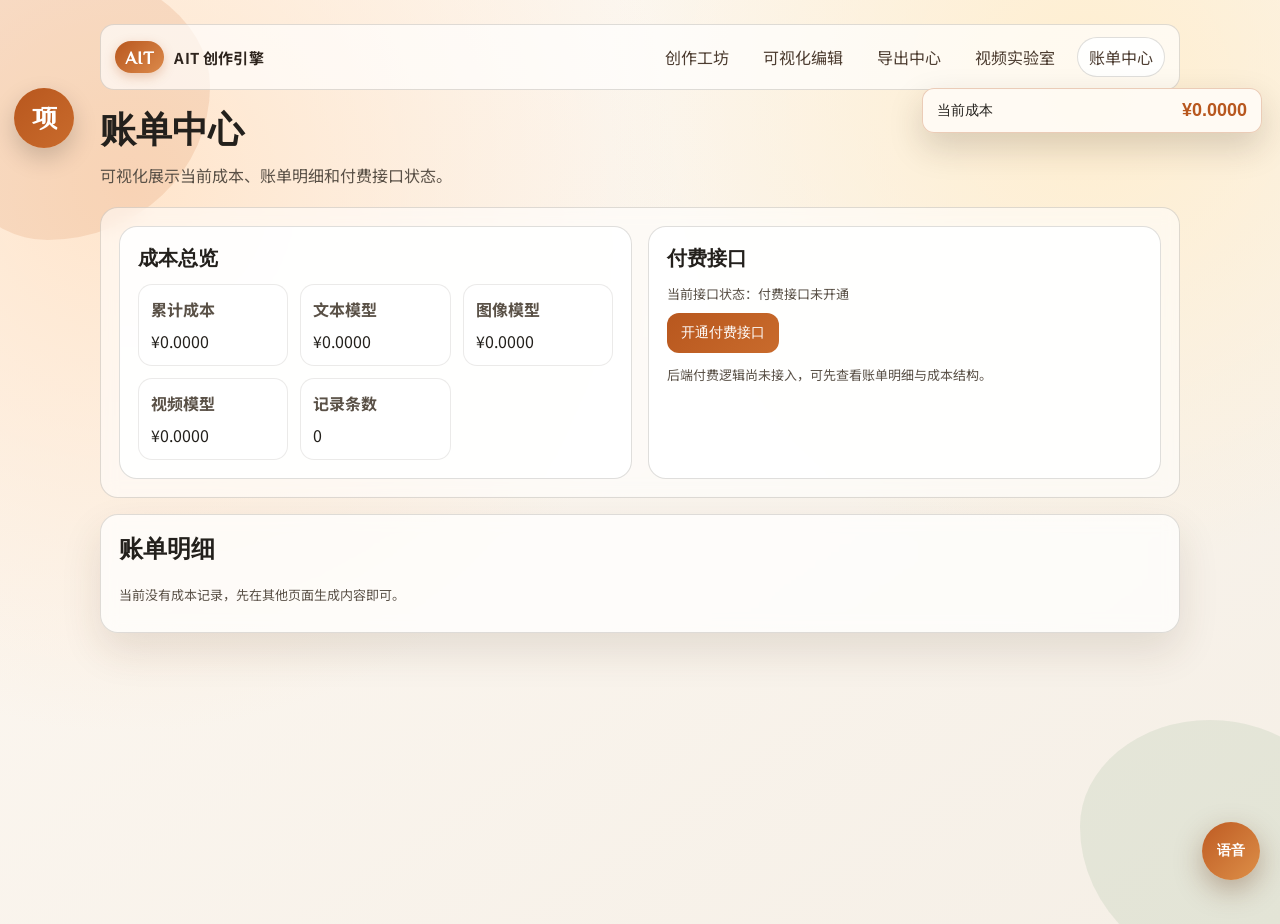
==== templates/billing.html @ bab6a236 "更新页面与新增 billing 页面" ====
<!doctype html>
<html lang="zh-CN">

<head>
    <meta charset="UTF-8" />
    <meta name="viewport" content="width=device-width, initial-scale=1.0" />
    <title>账单中心 - AI短剧创作智能体</title>
    <link rel="preconnect" href="https://fonts.googleapis.com" />
    <link rel="preconnect" href="https://fonts.gstatic.com" crossorigin />
    <link
        href="https://fonts.googleapis.com/css2?family=Noto+Sans+SC:wght@400;500;700&family=ZCOOL+XiaoWei&display=swap"
        rel="stylesheet" />
    <link rel="stylesheet" href="/static/style.css?v=20260412_cost_1" />
</head>

<body>
    <div class="bg-shape bg-shape-1"></div>
    <div class="bg-shape bg-shape-2"></div>

    <button id="btn-project-drawer" class="project-drawer-toggle" title="管理项目" aria-label="管理项目">
        项
    </button>

    <aside id="project-drawer" class="project-drawer" aria-hidden="true">
        <div class="project-drawer-head">
            <h3>项目管理</h3>
            <button id="btn-project-drawer-close" class="project-drawer-close">关闭</button>
        </div>

        <div class="project-drawer-tools">
            <button id="btn-new-project">新建项目</button>
            <button id="btn-delete-project" class="danger">删除当前项目</button>
            <button id="btn-duplicate-project" class="secondary">复制当前项目</button>
            <button id="btn-save-snapshot" class="secondary">保存快照</button>
        </div>

        <div id="project-current-meta" class="project-current-meta">
            <p class="hint">当前项目信息将在这里显示。</p>
        </div>

        <div id="project-save-status" class="project-save-status hint"></div>

        <div id="project-list" class="project-list"></div>

        <section class="project-snapshot-panel">
            <div class="project-snapshot-head">
                <h4>项目快照</h4>
                <button id="btn-refresh-snapshots" class="secondary">刷新</button>
            </div>
            <div id="project-snapshot-status" class="hint"></div>
            <div id="project-snapshot-list" class="project-snapshot-list">
                <p class="hint">暂无快照</p>
            </div>
        </section>
    </aside>

    <div id="edit-project-modal" class="edit-project-modal">
        <div class="edit-project-dialog">
            <h3>编辑项目信息</h3>
            <form class="edit-project-form" id="edit-project-form">
                <div class="form-group">
                    <label for="edit-project-name">项目名称</label>
                    <input type="text" id="edit-project-name" placeholder="输入项目名称" required>
                </div>
                <div class="form-group">
                    <label for="edit-project-creator">创建人</label>
                    <input type="text" id="edit-project-creator" placeholder="输入创建人名称">
                </div>
                <div class="form-group">
                    <label for="edit-project-description">项目描述</label>
                    <textarea id="edit-project-description" placeholder="项目描述示例：都市悬疑 / 情感反转 / 成长励志"></textarea>
                </div>
                <div class="edit-project-actions">
                    <button type="button" class="btn-cancel" id="btn-edit-cancel">取消</button>
                    <button type="button" class="btn-save" id="btn-edit-save">保存</button>
                </div>
            </form>
        </div>
    </div>

    <main class="container">
        <nav class="top-nav">
            <a href="/" class="brand" aria-label="AIT 首页">
                <span class="brand-mark" aria-hidden="true">AIT</span>
                <span class="brand-text">AIT 创作引擎</span>
            </a>
            <div class="nav-links">
                <a href="/studio">创作工坊</a>
                <a href="/visual">可视化编辑</a>
                <a href="/export-center">导出中心</a>
                <a href="/video-lab">视频实验室</a>
                <a class="active" href="/billing">账单中心</a>
            </div>
        </nav>

        <header class="hero compact">
            <h1>账单中心</h1>
            <p>可视化展示当前成本、账单明细和付费接口状态。</p>
        </header>

        <section class="panel soft">
            <div class="grid two billing-summary-grid">
                <article class="billing-card">
                    <h3>成本总览</h3>
                    <div id="billing-summary" class="billing-summary"></div>
                </article>
                <article class="billing-card">
                    <h3>付费接口</h3>
                    <p id="billing-interface-status" class="hint">当前接口状态：未开通</p>
                    <button id="btn-billing-enable" class="secondary">开通付费接口</button>
                    <p class="hint" style="margin-top: 12px;">后端付费逻辑尚未接入，可先查看账单明细与成本结构。</p>
                </article>
            </div>
        </section>

        <section class="panel">
            <h2>账单明细</h2>
            <div id="billing-records" class="billing-records"></div>
        </section>
    </main>

    <script src="/static/app.js?v=20260412_cost_1"></script>
</body>

</html>
---- static/style.css ----
:root {
  --bg-1: #fef9f3;
  --bg-2: #f5efe6;
  --ink: #23201c;
  --muted: #5a5147;
  --accent: #c96b2c;
  --card: rgba(255, 255, 255, 0.72);
  --line: rgba(60, 50, 40, 0.16);
  --shadow: 0 18px 40px rgba(78, 52, 28, 0.12);
}

* {
  box-sizing: border-box;
}

body {
  margin: 0;
  font-family: "Noto Sans SC", "Microsoft YaHei", sans-serif;
  color: var(--ink);
  background: radial-gradient(circle at 10% 20%, #ffe5cc 0%, transparent 40%),
    radial-gradient(circle at 85% 10%, #ffeecf 0%, transparent 35%),
    linear-gradient(145deg, var(--bg-1), var(--bg-2));
  min-height: 100vh;
  overflow-x: hidden;
}

h1,
h2,
h3 {
  font-family: "SimSun", "宋体", serif;
  margin-top: 0;
}

h3 {
  font-size: 20px;
  margin-bottom: 10px;
}

.container {
  width: min(1080px, 92vw);
  margin: 24px auto 48px;
  position: relative;
  z-index: 1;
}

.project-drawer-toggle {
  position: fixed;
  left: 14px;
  top: 88px;
  width: 60px;
  height: 60px;
  border-radius: 50%;
  z-index: 1000;
  box-shadow: 0 10px 24px rgba(0, 0, 0, 0.18);
  cursor: grab;
  user-select: none;
  display: flex;
  align-items: center;
  justify-content: center;
  font-size: 28px;
  font-family: "ZCOOL XiaoWei", serif;
  font-weight: 700;
  transition: box-shadow 0.2s ease, transform 0.2s ease;
}

.project-drawer-toggle:hover {
  box-shadow: 0 14px 32px rgba(0, 0, 0, 0.24);
  transform: scale(1.05);
}

.project-drawer-toggle:active {
  cursor: grabbing;
}

.project-drawer {
  position: fixed;
  left: 0;
  top: 0;
  width: min(360px, 86vw);
  height: 100vh;
  background: rgba(255, 250, 244, 0.97);
  border-right: 1px solid var(--line);
  box-shadow: 16px 0 36px rgba(45, 31, 20, 0.18);
  z-index: 19;
  padding: 14px;
  display: grid;
  grid-template-rows: auto auto auto auto 1fr auto;
  gap: 10px;
  transform: translateX(-103%);
  opacity: 0;
  transition: transform 0.28s ease, opacity 0.28s ease;
}

.project-drawer.open {
  transform: translateX(0);
  opacity: 1;
}

.project-drawer-head {
  display: flex;
  align-items: center;
  justify-content: space-between;
}

.project-drawer-head h3 {
  margin-bottom: 0;
}

.project-drawer-close {
  background: #80563c;
}

.project-drawer-tools {
  display: grid;
  grid-template-columns: 1fr 1fr;
  gap: 8px;
}

button.danger {
  background: linear-gradient(135deg, #912429, #b03831);
}

.project-current-meta {
  border: 1px solid var(--line);
  border-radius: 12px;
  background: rgba(255, 255, 255, 0.7);
  padding: 10px;
  font-size: 13px;
  line-height: 1.5;
}

.project-save-status {
  min-height: 20px;
}

.project-list {
  overflow: auto;
  display: grid;
  gap: 10px;
  padding-right: 2px;
}

.project-snapshot-panel {
  border-top: 1px solid var(--line);
  padding-top: 10px;
  display: grid;
  gap: 8px;
}

.project-snapshot-head {
  display: flex;
  align-items: center;
  justify-content: space-between;
  gap: 8px;
}

.project-snapshot-head h4 {
  margin: 0;
  font-size: 15px;
}

.project-snapshot-list {
  display: grid;
  gap: 8px;
  max-height: 220px;
  overflow: auto;
  padding-right: 2px;
}

.snapshot-card {
  border: 1px solid var(--line);
  border-radius: 10px;
  background: rgba(255, 255, 255, 0.78);
  padding: 8px 10px;
  display: grid;
  gap: 6px;
}

.snapshot-card h5 {
  margin: 0;
  font-size: 14px;
}

.snapshot-meta {
  font-size: 12px;
  color: var(--muted);
  line-height: 1.4;
}

.snapshot-actions {
  display: flex;
  justify-content: flex-end;
  gap: 8px;
}

.project-card {
  border: 1px solid var(--line);
  border-radius: 12px;
  background: rgba(255, 255, 255, 0.82);
  padding: 8px;
  cursor: pointer;
  display: grid;
  grid-template-columns: 88px 1fr;
  gap: 9px;
  transition: border-color 0.18s ease, transform 0.18s ease;
  position: relative;
}

.project-card:hover {
  border-color: rgba(184, 87, 30, 0.48);
  transform: translateY(-1px);
}

.project-card.active {
  border-color: rgba(184, 87, 30, 0.8);
  box-shadow: inset 0 0 0 1px rgba(184, 87, 30, 0.3);
}

.project-cover {
  width: 88px;
  height: 62px;
  border-radius: 8px;
  object-fit: cover;
  border: 1px solid var(--line);
  background: linear-gradient(130deg, #f7e3cf, #eddac5);
}

.project-cover.placeholder {
  display: flex;
  align-items: center;
  justify-content: center;
  font-size: 11px;
  color: #6a5848;
}

.project-card-title {
  font-weight: 700;
  font-size: 14px;
}

.project-card-meta {
  font-size: 12px;
  color: var(--muted);
  margin-top: 2px;
}

.project-card-edit-btn {
  position: absolute;
  top: 6px;
  right: 6px;
  width: 28px;
  height: 28px;
  border-radius: 50%;
  background: rgba(184, 87, 30, 0.1);
  border: 1px solid rgba(184, 87, 30, 0.3);
  cursor: pointer;
  display: flex;
  align-items: center;
  justify-content: center;
  font-size: 14px;
  transition: all 0.2s ease;
  opacity: 0;
}

.project-card:hover .project-card-edit-btn {
  opacity: 1;
  background: rgba(184, 87, 30, 0.2);
}

.project-card-edit-btn:hover {
  background: rgba(184, 87, 30, 0.35);
  border-color: rgba(184, 87, 30, 0.6);
  transform: scale(1.1);
}

.top-nav {
  display: flex;
  justify-content: space-between;
  align-items: center;
  margin-bottom: 16px;
  padding: 12px 14px;
  border: 1px solid var(--line);
  border-radius: 14px;
  background: rgba(255, 255, 255, 0.66);
}

.brand {
  color: #2e241d;
  text-decoration: none;
  font-weight: 700;
  display: inline-flex;
  align-items: center;
  gap: 10px;
}

.brand-mark {
  display: inline-flex;
  align-items: center;
  justify-content: center;
  min-width: 44px;
  height: 32px;
  padding: 0 10px;
  border-radius: 999px;
  font-family: "ZCOOL XiaoWei", serif;
  font-size: 18px;
  letter-spacing: 0.8px;
  color: #fff;
  background: linear-gradient(135deg, #b8571e, #dc8a4b);
  box-shadow: 0 4px 12px rgba(184, 87, 30, 0.28);
}

.brand-text {
  font-size: 15px;
  letter-spacing: 0.3px;
}

.landing-brand {
  display: inline-flex;
  align-items: center;
  gap: 12px;
  margin-bottom: 10px;
}

.landing-brand .brand-mark {
  min-width: 60px;
  height: 42px;
  font-size: 22px;
  padding: 0 14px;
}

.landing-brand-subtitle {
  font-size: 14px;
  font-weight: 600;
  color: #745b47;
  letter-spacing: 0.5px;
}

.nav-links {
  display: flex;
  gap: 10px;
  flex-wrap: wrap;
}

.nav-links a {
  text-decoration: none;
  color: #4d3d31;
  padding: 7px 11px;
  border-radius: 999px;
  border: 1px solid transparent;
}

.nav-links a.active,
.nav-links a:hover {
  border-color: var(--line);
  background: rgba(255, 255, 255, 0.88);
}

.hero {
  margin-bottom: 20px;
  animation: rise 0.6s ease;
}

.hero h1 {
  font-size: clamp(32px, 4vw, 48px);
  margin-bottom: 8px;
}

.hero.compact h1 {
  font-size: clamp(28px, 3.1vw, 36px);
}

.hero.landing {
  margin: 24px 0 22px;
}

.hero p {
  color: var(--muted);
  margin: 0;
}

.panel {
  border: 1px solid var(--line);
  background: var(--card);
  backdrop-filter: blur(8px);
  border-radius: 18px;
  padding: 18px;
  margin-bottom: 16px;
  box-shadow: var(--shadow);
  animation: rise 0.7s ease;
}

.panel.soft {
  background: rgba(255, 255, 255, 0.55);
  box-shadow: none;
}

.section-head {
  display: flex;
  align-items: center;
  justify-content: space-between;
  gap: 10px;
  flex-wrap: wrap;
  margin-bottom: 10px;
}

.section-head h2 {
  margin: 0;
}

.section-preview-btn {
  min-width: 96px;
}

.grid {
  display: grid;
  gap: 12px;
}

.grid.two {
  grid-template-columns: 1fr 1fr;
}

.grid.three {
  grid-template-columns: repeat(3, 1fr);
}

.cards {
  grid-template-columns: repeat(3, 1fr);
  gap: 14px;
}

.card-link {
  display: block;
  text-decoration: none;
  color: inherit;
  border: 1px solid var(--line);
  border-radius: 18px;
  background: rgba(255, 255, 255, 0.74);
  box-shadow: var(--shadow);
  padding: 18px;
  min-height: 210px;
  transition: transform 0.18s ease, border-color 0.18s ease;
}

.card-link:hover {
  transform: translateY(-3px);
  border-color: rgba(184, 87, 30, 0.4);
}

.card-link h2 {
  margin-bottom: 8px;
}

.card-link p {
  color: var(--muted);
  min-height: 54px;
}

.card-link span {
  font-size: 13px;
  font-weight: 700;
  color: #9f4e1e;
}

input,
textarea,
button,
pre {
  border-radius: 12px;
}

input,
textarea {
  width: 100%;
  border: 1px solid var(--line);
  padding: 11px 12px;
  font-size: 14px;
  color: var(--ink);
  background: rgba(255, 255, 255, 0.85);
}

textarea {
  min-height: 110px;
  resize: vertical;
}

button {
  border: none;
  padding: 11px 14px;
  font-size: 14px;
  color: #fff;
  background: linear-gradient(135deg, #b8571e, var(--accent));
  cursor: pointer;
  transition: transform 0.15s ease, filter 0.15s ease;
}

button:hover {
  transform: translateY(-1px);
  filter: brightness(1.04);
}

button:disabled,
button.is-loading {
  cursor: wait;
  opacity: 0.72;
  transform: none;
}

.mini-form {
  display: grid;
  gap: 10px;
  align-content: start;
}

.video-image-upload-wrap {
  display: grid;
  gap: 8px;
}

.video-image-dropzone {
  border: 2px dashed rgba(90, 81, 71, 0.45);
  background: rgba(255, 255, 255, 0.82);
  border-radius: 14px;
  min-height: 132px;
  display: grid;
  place-items: center;
  text-align: center;
  padding: 10px;
  cursor: pointer;
  transition: border-color 0.2s ease, background 0.2s ease, transform 0.2s ease;
}

.video-image-dropzone:hover,
.video-image-dropzone.is-dragover {
  border-color: var(--accent);
  background: rgba(255, 250, 240, 0.95);
  transform: translateY(-1px);
}

.video-image-dropzone-plus {
  width: 40px;
  height: 40px;
  border-radius: 50%;
  display: grid;
  place-items: center;
  font-size: 28px;
  color: #fff;
  background: linear-gradient(135deg, #b8571e, var(--accent));
  line-height: 1;
  margin-bottom: 8px;
}

.video-image-dropzone-text {
  font-size: 14px;
  font-weight: 600;
}

.video-image-progress-wrap {
  margin-top: 8px;
  width: min(280px, 100%);
  display: flex;
  align-items: center;
  gap: 8px;
}

.video-image-progress-wrap progress {
  width: 100%;
  height: 10px;
}

.video-image-progress-wrap span {
  min-width: 38px;
  text-align: right;
  font-size: 12px;
  color: var(--muted);
}

.video-image-preview-wrap {
  border: 1px solid var(--line);
  border-radius: 12px;
  background: rgba(255, 255, 255, 0.85);
  padding: 8px;
}

.video-image-preview {
  width: 100%;
  max-height: 170px;
  object-fit: contain;
  border-radius: 10px;
  display: block;
}

.video-image-actions {
  margin-top: 8px;
  display: flex;
  justify-content: flex-end;
}

.output {
  margin-top: 12px;
  border: 1px dashed var(--line);
  padding: 12px;
  min-height: 84px;
  max-height: 300px;
  overflow: auto;
  white-space: pre-wrap;
  word-break: break-word;
  background: rgba(255, 255, 255, 0.7);
}

.cover-image-toolbar {
  margin-top: 10px;
  display: flex;
  align-items: center;
  justify-content: space-between;
  gap: 10px;
  flex-wrap: wrap;
}

.cover-image-toolbar .hint {
  margin: 0;
}

.cover-image-status-running {
  color: #9f4e1e;
  font-weight: 700;
}

.cover-image-status-error {
  color: #a52d2d;
  font-weight: 700;
}

#task-meta-content {
  margin-top: 12px;
  gap: 8px;
}

.meta-item {
  padding: 8px 10px;
  border: 1px solid var(--line);
  border-radius: 10px;
  background: rgba(255, 255, 255, 0.72);
}

.meta-label {
  font-weight: 700;
}

.cost-widget {
  position: fixed;
  top: 88px;
  right: 18px;
  z-index: 1200;
  width: min(340px, calc(100vw - 36px));
  pointer-events: none;
}

.billing-summary-grid {
  display: grid;
  grid-template-columns: repeat(2, minmax(0, 1fr));
  gap: 16px;
}

.billing-card {
  border: 1px solid var(--line);
  border-radius: 18px;
  background: rgba(255, 255, 255, 0.9);
  padding: 18px;
}

.billing-card h3 {
  margin-top: 0;
  margin-bottom: 12px;
}

.billing-card-row {
  display: grid;
  grid-template-columns: repeat(3, minmax(0, 1fr));
  gap: 12px;
}

.billing-card-row>div {
  padding: 12px;
  border: 1px solid rgba(60, 50, 40, 0.1);
  border-radius: 14px;
  background: rgba(255, 255, 255, 0.96);
}

.billing-card-row strong {
  display: block;
  margin-bottom: 8px;
  color: var(--muted);
}

.billing-records {
  display: grid;
  gap: 12px;
}

.cost-widget-toggle,
.cost-widget-detail {
  pointer-events: auto;
}

.cost-widget-toggle {
  width: 100%;
  display: flex;
  align-items: center;
  justify-content: space-between;
  gap: 12px;
  border: 1px solid rgba(184, 87, 30, 0.28);
  background: rgba(255, 250, 244, 0.96);
  color: var(--ink);
  box-shadow: 0 14px 34px rgba(45, 31, 20, 0.18);
}

.cost-widget-toggle strong {
  color: #b8571e;
  font-size: 18px;
}

.cost-widget-detail {
  margin-top: 8px;
  border: 1px solid var(--line);
  border-radius: 16px;
  background: rgba(255, 250, 244, 0.98);
  box-shadow: 0 18px 45px rgba(45, 31, 20, 0.2);
  padding: 12px;
  max-height: min(520px, calc(100vh - 92px));
  overflow: auto;
}

.cost-widget-detail-head,
.cost-record-head {
  display: flex;
  align-items: center;
  justify-content: space-between;
  gap: 10px;
}

.cost-widget-actions {
  display: flex;
  align-items: center;
  gap: 8px;
}

.cost-widget-clear {
  min-height: 28px;
  padding: 4px 10px;
  font-size: 12px;
}

.cost-widget-list {
  display: grid;
  gap: 10px;
  margin-top: 10px;
}

.cost-record {
  border: 1px solid var(--line);
  border-radius: 12px;
  background: rgba(255, 255, 255, 0.78);
  padding: 10px;
  font-size: 12px;
  line-height: 1.55;
}

.cost-record-head {
  margin-bottom: 6px;
  font-size: 13px;
}

.cover-image-preview-wrap {
  margin-top: 12px;
  border: 1px solid var(--line);
  border-radius: 12px;
  background: rgba(255, 255, 255, 0.72);
  padding: 10px 12px;
}

#cover-image-preview {
  display: none;
}

.viz-wrap {
  margin-top: 14px;
  padding-top: 10px;
  border-top: 1px solid var(--line);
}

.viz-wrap.no-top-line {
  border-top: none;
  margin-top: 0;
  padding-top: 0;
}

.viz-box {
  height: 300px;
  border: 1px solid var(--line);
  border-radius: 12px;
  background: rgba(255, 255, 255, 0.85);
}

.relation-editor,
.relation-actions {
  margin-top: 10px;
}

select {
  width: 100%;
  border: 1px solid var(--line);
  padding: 11px 12px;
  font-size: 14px;
  color: var(--ink);
  border-radius: 12px;
  background: rgba(255, 255, 255, 0.85);
}

input[readonly] {
  background: rgba(244, 236, 224, 0.9);
  color: #5f4b3c;
}

.timeline-list {
  list-style: none;
  margin: 0;
  padding: 0;
  display: grid;
  gap: 10px;
}

.timeline-card {
  border: 1px solid var(--line);
  border-radius: 12px;
  background: rgba(255, 255, 255, 0.88);
  padding: 10px 12px;
  cursor: grab;
}

.timeline-card:active {
  cursor: grabbing;
}

.timeline-card .meta {
  font-size: 12px;
  color: var(--muted);
  margin-bottom: 4px;
}

.timeline-card .title {
  font-weight: 600;
}

.timeline-card .summary {
  margin-top: 5px;
  color: #40362f;
  font-size: 13px;
}

.hint {
  color: var(--muted);
  margin-top: 0;
  margin-bottom: 10px;
  font-size: 13px;
}

.timeline-dragging {
  opacity: 0.65;
  transform: scale(0.98);
}

.bg-shape {
  position: fixed;
  pointer-events: none;
  z-index: 0;
}

.bg-shape-1 {
  width: 280px;
  height: 280px;
  border-radius: 36% 64% 58% 42% / 47% 45% 55% 53%;
  top: -40px;
  left: -70px;
  background: rgba(201, 107, 44, 0.14);
}

.bg-shape-2 {
  width: 260px;
  height: 260px;
  border-radius: 50% 50% 34% 66% / 41% 40% 60% 59%;
  bottom: -80px;
  right: -60px;
  background: rgba(120, 160, 124, 0.14);
}

@keyframes rise {
  from {
    opacity: 0;
    transform: translateY(8px);
  }

  to {
    opacity: 1;
    transform: translateY(0);
  }
}

.edit-project-modal {
  position: fixed;
  top: 0;
  left: 0;
  width: 100%;
  height: 100%;
  background: rgba(0, 0, 0, 0.4);
  display: none;
  align-items: center;
  justify-content: center;
  z-index: 500;
}

.cover-image-modal {
  position: fixed;
  inset: 0;
  background: rgba(18, 14, 10, 0.58);
  display: none;
  align-items: center;
  justify-content: center;
  z-index: 620;
  padding: 18px;
}

.cover-image-modal.show {
  display: flex;
}

.content-player-modal {
  position: fixed;
  inset: 0;
  background: rgba(18, 14, 10, 0.58);
  display: none;
  align-items: center;
  justify-content: center;
  z-index: 640;
  padding: 18px;
}

.content-player-modal.show {
  display: flex;
}

.content-player-dialog {
  width: min(860px, 96vw);
  max-height: 92vh;
  overflow: hidden;
  background: rgba(255, 250, 244, 0.98);
  border: 1px solid var(--line);
  border-radius: 18px;
  padding: 16px;
  box-shadow: 0 24px 72px rgba(0, 0, 0, 0.28);
  display: grid;
  grid-template-rows: auto auto 1fr auto;
  gap: 10px;
}

.content-player-head {
  display: flex;
  align-items: center;
  justify-content: space-between;
  gap: 12px;
}

.content-player-head h3 {
  margin: 0;
}

.content-player-body {
  border: 1px solid var(--line);
  border-radius: 14px;
  background: rgba(255, 255, 255, 0.86);
  padding: 10px;
  overflow: auto;
  min-height: 260px;
  max-height: calc(92vh - 210px);
}

#content-player-text.output {
  margin-top: 0;
  min-height: 0;
  max-height: none;
  border: none;
  background: transparent;
  padding: 0;
}

.cover-image-dialog {
  width: min(760px, 94vw);
  max-height: 92vh;
  overflow: auto;
  background: rgba(255, 250, 244, 0.98);
  border: 1px solid var(--line);
  border-radius: 18px;
  padding: 18px;
  box-shadow: 0 24px 72px rgba(0, 0, 0, 0.28);
  animation: slideUp 0.3s ease;
}

.cover-image-dialog-head {
  display: flex;
  align-items: center;
  justify-content: space-between;
  gap: 12px;
}

.cover-image-dialog-head h3 {
  margin: 0;
}

.cover-image-modal-body {
  margin-top: 12px;
  border: 1px solid var(--line);
  border-radius: 16px;
  background: #1f1a16;
  padding: 12px;
  display: grid;
  place-items: center;
}

#cover-image-modal-preview {
  display: block;
  width: min(100%, 520px);
  max-height: 72vh;
  object-fit: contain;
  border-radius: 12px;
}

.edit-project-modal.show {
  display: flex;
}

.edit-project-dialog {
  background: rgba(255, 250, 244, 0.98);
  border: 1px solid var(--line);
  border-radius: 16px;
  padding: 24px;
  max-width: 420px;
  width: 90vw;
  box-shadow: 0 20px 60px rgba(0, 0, 0, 0.2);
  animation: slideUp 0.3s ease;
}

.edit-project-dialog h3 {
  margin-top: 0;
  margin-bottom: 16px;
  font-size: 18px;
}

.edit-project-form {
  display: grid;
  gap: 12px;
}

.form-group {
  display: grid;
  gap: 6px;
}

.form-group label {
  font-size: 13px;
  font-weight: 600;
  color: var(--ink);
}

.form-group input,
.form-group textarea {
  border: 1px solid var(--line);
  padding: 10px 12px;
  font-size: 14px;
  border-radius: 8px;
  background: rgba(255, 255, 255, 0.9);
}

.form-group textarea {
  min-height: 80px;
  resize: vertical;
}

.edit-project-actions {
  display: grid;
  grid-template-columns: 1fr 1fr;
  gap: 10px;
  margin-top: 14px;
}

.edit-project-actions button {
  padding: 10px 14px;
  font-size: 14px;
  border-radius: 8px;
}

.edit-project-actions .btn-cancel {
  background: #8f735e;
}

.edit-project-actions .btn-cancel:hover {
  filter: brightness(1.08);
}

.edit-project-actions .btn-save {
  background: linear-gradient(135deg, #b8571e, var(--accent));
}

@keyframes slideUp {
  from {
    opacity: 0;
    transform: translateY(20px);
  }

  to {
    opacity: 1;
    transform: translateY(0);
  }
}

@media (max-width: 860px) {
  .project-drawer-toggle {
    top: auto;
    bottom: 14px;
    left: 14px;
  }

  .project-drawer {
    width: min(390px, 92vw);
  }

  .grid.two {
    grid-template-columns: 1fr;
  }

  .grid.three,
  .cards {
    grid-template-columns: 1fr;
  }

  .top-nav {
    align-items: flex-start;
    flex-direction: column;
    gap: 10px;
  }

  .brand-text,
  .landing-brand-subtitle {
    font-size: 13px;
  }

  .container {
    margin-top: 16px;
  }
}

.global-command-widget {
  position: fixed;
  right: 20px;
  bottom: 20px;
  z-index: 1200;
}

.global-command-fab {
  width: 58px;
  height: 58px;
  border-radius: 999px;
  border: 0;
  font-size: 14px;
  font-weight: 700;
  color: #fff;
  background: linear-gradient(135deg, #be5b23, #dd8f48);
  box-shadow: 0 10px 28px rgba(96, 48, 16, 0.35);
  cursor: pointer;
}

.global-command-panel {
  width: min(360px, calc(100vw - 24px));
  margin-bottom: 12px;
  padding: 12px;
  border-radius: 14px;
  border: 1px solid rgba(58, 29, 14, 0.18);
  background: rgba(255, 249, 241, 0.98);
  box-shadow: 0 20px 45px rgba(53, 30, 16, 0.25);
}

.global-command-widget.collapsed .global-command-panel {
  display: none;
}

.global-command-widget.expanded .global-command-fab {
  display: none;
}

.global-command-header {
  display: flex;
  align-items: center;
  justify-content: space-between;
  margin-bottom: 10px;
}

.global-command-close {
  border: 0;
  border-radius: 8px;
  padding: 6px 10px;
  background: #8f735e;
  color: #fff;
  cursor: pointer;
}

.global-command-input {
  width: 100%;
  margin-bottom: 10px;
}

.global-command-actions {
  display: grid;
  grid-template-columns: 1fr 1fr;
  gap: 8px;
}

.global-command-actions button {
  border: 0;
  border-radius: 10px;
  padding: 9px 12px;
  color: #fff;
  background: linear-gradient(135deg, #b8571e, var(--accent));
  cursor: pointer;
}

.global-command-actions .secondary {
  background: linear-gradient(135deg, #8f735e, #a48670);
}

.global-command-status {
  margin-top: 8px;
  font-size: 13px;
  color: #6f4f38;
}

.global-command-status.error {
  color: #b74924;
}

.global-command-output {
  margin-top: 8px;
  max-height: 220px;
  overflow: auto;
}

@media (max-width: 860px) {
  .global-command-widget {
    right: 12px;
    bottom: 12px;
  }
}

.meta-item {
  display: flex;
  justify-content: space-between;
  align-items: center;
  padding: 6px 0;
  border-bottom: 1px solid rgba(60, 50, 40, 0.08);
}

.meta-item:last-child {
  border-bottom: none;
}

.meta-label {
  font-weight: 600;
  color: var(--muted);
  font-size: 13px;
}

.meta-value {
  font-family: 'Courier New', monospace;
  font-size: 13px;
  color: var(--ink);
  text-align: right;
}
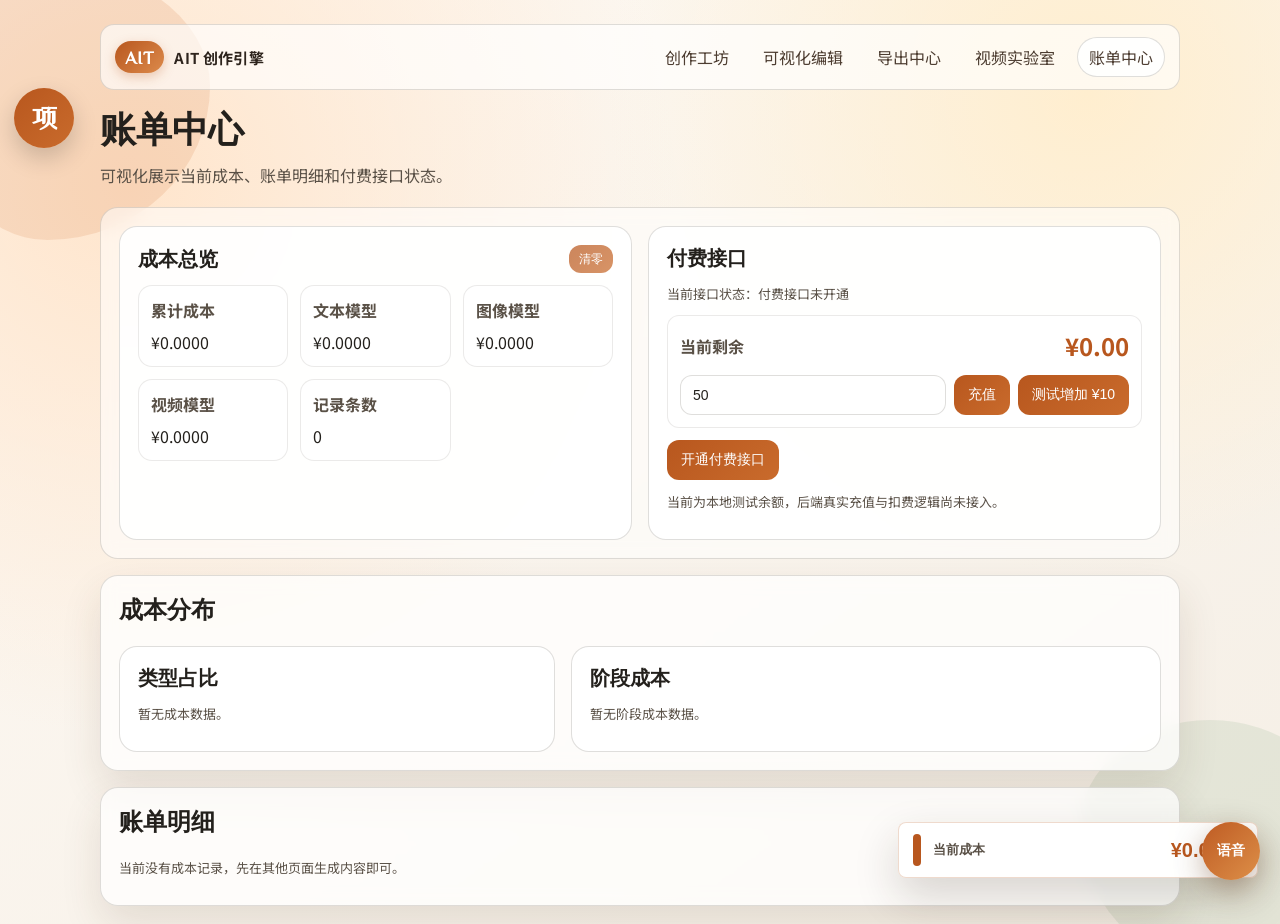
==== commit 2801192f: "feat: improve billing and homepage widgets" ====
--- a/templates/billing.html
+++ b/templates/billing.html
@@ -10,7 +10,7 @@
     <link
         href="https://fonts.googleapis.com/css2?family=Noto+Sans+SC:wght@400;500;700&family=ZCOOL+XiaoWei&display=swap"
         rel="stylesheet" />
-    <link rel="stylesheet" href="/static/style.css?v=20260412_cost_1" />
+    <link rel="stylesheet" href="/static/style.css?v=20260412_float_drag_1" />
 </head>
 
 <body>
@@ -101,14 +101,42 @@
         <section class="panel soft">
             <div class="grid two billing-summary-grid">
                 <article class="billing-card">
-                    <h3>成本总览</h3>
+                    <div class="billing-card-head">
+                        <h3>成本总览</h3>
+                        <button id="btn-billing-clear" class="secondary cost-widget-clear" type="button">清零</button>
+                    </div>
                     <div id="billing-summary" class="billing-summary"></div>
                 </article>
                 <article class="billing-card">
                     <h3>付费接口</h3>
                     <p id="billing-interface-status" class="hint">当前接口状态：未开通</p>
+                    <div class="billing-wallet">
+                        <div class="billing-wallet-balance">
+                            <strong>当前剩余</strong>
+                            <span id="billing-wallet-balance">¥0.00</span>
+                        </div>
+                        <div class="billing-wallet-actions">
+                            <input id="billing-recharge-amount" type="number" min="1" step="1" value="50" aria-label="充值金额">
+                            <button id="btn-billing-recharge" type="button">充值</button>
+                            <button id="btn-billing-test-add" class="secondary" type="button">测试增加 ¥10</button>
+                        </div>
+                    </div>
                     <button id="btn-billing-enable" class="secondary">开通付费接口</button>
-                    <p class="hint" style="margin-top: 12px;">后端付费逻辑尚未接入，可先查看账单明细与成本结构。</p>
+                    <p class="hint" style="margin-top: 12px;">当前为本地测试余额，后端真实充值与扣费逻辑尚未接入。</p>
+                </article>
+            </div>
+        </section>
+
+        <section class="panel">
+            <h2>成本分布</h2>
+            <div class="billing-chart-grid">
+                <article class="billing-card">
+                    <h3>类型占比</h3>
+                    <div id="billing-pie-chart" class="billing-pie-chart"></div>
+                </article>
+                <article class="billing-card">
+                    <h3>阶段成本</h3>
+                    <div id="billing-bar-chart" class="billing-bar-chart"></div>
                 </article>
             </div>
         </section>
@@ -119,7 +147,22 @@
         </section>
     </main>
 
-    <script src="/static/app.js?v=20260412_cost_1"></script>
+    <div id="billing-payment-modal" class="billing-payment-modal" aria-hidden="true">
+        <div class="billing-payment-dialog">
+            <div class="billing-payment-head">
+                <div>
+                    <h3>微信支付充值</h3>
+                    <p id="billing-payment-amount" class="hint">充值金额：¥0.00</p>
+                </div>
+                <button id="btn-billing-payment-close" class="secondary" type="button">退出</button>
+            </div>
+            <img src="/static/payment/wechat-pay.png" alt="微信支付二维码" class="billing-payment-image">
+            <button id="btn-billing-payment-done" type="button">支付完毕</button>
+            <p class="hint">测试模式：点击“支付完毕”后会把本次充值金额加入当前余额。</p>
+        </div>
+    </div>
+
+    <script src="/static/app.js?v=20260412_float_drag_1"></script>
 </body>
 
-</html>+</html>
--- a/static/style.css
+++ b/static/style.css
@@ -462,6 +462,100 @@
   color: #9f4e1e;
 }
 
+.trending-dramas {
+  margin-top: 18px;
+}
+
+.trending-drama-carousel {
+  display: flex;
+  gap: 14px;
+  overflow-x: auto;
+  overscroll-behavior-x: contain;
+  padding: 4px 4px 16px;
+  scroll-snap-type: x proximity;
+  cursor: grab;
+  user-select: none;
+}
+
+.trending-drama-carousel.is-dragging {
+  cursor: grabbing;
+}
+
+.trending-drama-carousel::-webkit-scrollbar {
+  height: 10px;
+}
+
+.trending-drama-carousel::-webkit-scrollbar-track {
+  border-radius: 999px;
+  background: rgba(60, 50, 40, 0.08);
+}
+
+.trending-drama-carousel::-webkit-scrollbar-thumb {
+  border-radius: 999px;
+  background: rgba(184, 87, 30, 0.36);
+}
+
+.trending-drama-card {
+  flex: 0 0 min(440px, 86vw);
+  display: grid;
+  grid-template-columns: 116px minmax(0, 1fr);
+  gap: 12px;
+  padding: 12px;
+  border: 1px solid var(--line);
+  border-radius: 12px;
+  background: rgba(255, 255, 255, 0.78);
+  box-shadow: 0 10px 28px rgba(45, 31, 20, 0.08);
+  scroll-snap-align: start;
+}
+
+.trending-drama-card img,
+.trending-drama-cover {
+  width: 116px;
+  height: 156px;
+  border-radius: 8px;
+  object-fit: cover;
+  background: rgba(60, 50, 40, 0.08);
+}
+
+.trending-drama-cover {
+  display: grid;
+  place-items: center;
+  padding: 10px;
+  color: #fff;
+  font-family: "ZCOOL XiaoWei", serif;
+  font-size: 19px;
+  line-height: 1.35;
+  text-align: center;
+  background: linear-gradient(135deg, #4f9d69, #d58b35 58%, #5778c8);
+  box-shadow: inset 0 0 0 1px rgba(255, 255, 255, 0.28);
+}
+
+.trending-drama-card h3 {
+  margin: 0 0 8px;
+  font-size: 18px;
+  line-height: 1.25;
+}
+
+.trending-drama-card p {
+  margin: 0 0 7px;
+  color: var(--muted);
+  font-size: 13px;
+  line-height: 1.45;
+}
+
+.trending-drama-card a {
+  display: inline-flex;
+  margin-top: 4px;
+  color: #9f4e1e;
+  font-size: 13px;
+  font-weight: 700;
+  text-decoration: none;
+}
+
+.trending-drama-card a:hover {
+  text-decoration: underline;
+}
+
 input,
 textarea,
 button,
@@ -649,10 +743,10 @@
 
 .cost-widget {
   position: fixed;
-  top: 88px;
-  right: 18px;
+  right: 22px;
+  bottom: 22px;
   z-index: 1200;
-  width: min(340px, calc(100vw - 36px));
+  width: min(360px, calc(100vw - 44px));
   pointer-events: none;
 }
 
@@ -672,6 +766,18 @@
 .billing-card h3 {
   margin-top: 0;
   margin-bottom: 12px;
+}
+
+.billing-card-head {
+  display: flex;
+  align-items: center;
+  justify-content: space-between;
+  gap: 12px;
+  margin-bottom: 12px;
+}
+
+.billing-card-head h3 {
+  margin: 0;
 }
 
 .billing-card-row {
@@ -693,9 +799,213 @@
   color: var(--muted);
 }
 
+.billing-wallet {
+  display: grid;
+  gap: 12px;
+  margin: 12px 0;
+  padding: 12px;
+  border: 1px solid rgba(60, 50, 40, 0.1);
+  border-radius: 12px;
+  background: rgba(255, 255, 255, 0.8);
+}
+
+.billing-wallet-balance {
+  display: flex;
+  align-items: center;
+  justify-content: space-between;
+  gap: 12px;
+}
+
+.billing-wallet-balance strong {
+  color: var(--muted);
+}
+
+.billing-wallet-balance span {
+  color: #b8571e;
+  font-size: 24px;
+  font-weight: 700;
+}
+
+.billing-wallet-actions {
+  display: grid;
+  grid-template-columns: minmax(120px, 1fr) auto auto;
+  gap: 8px;
+}
+
+.billing-wallet-actions input,
+.billing-wallet-actions button {
+  min-height: 38px;
+}
+
+.billing-payment-modal {
+  position: fixed;
+  inset: 0;
+  z-index: 1600;
+  display: none;
+  align-items: center;
+  justify-content: center;
+  padding: 20px;
+  background: rgba(33, 24, 18, 0.46);
+}
+
+.billing-payment-dialog {
+  width: min(420px, 94vw);
+  max-height: 92vh;
+  overflow: auto;
+  padding: 18px;
+  border: 1px solid var(--line);
+  border-radius: 12px;
+  background: rgba(255, 255, 255, 0.98);
+  box-shadow: 0 24px 60px rgba(33, 24, 18, 0.28);
+}
+
+.billing-payment-head {
+  display: flex;
+  align-items: flex-start;
+  justify-content: space-between;
+  gap: 12px;
+  margin-bottom: 12px;
+}
+
+.billing-payment-head h3 {
+  margin: 0 0 4px;
+}
+
+.billing-payment-image {
+  display: block;
+  width: min(320px, 100%);
+  margin: 0 auto 14px;
+  border-radius: 8px;
+}
+
+#btn-billing-payment-done {
+  width: 100%;
+}
+
 .billing-records {
   display: grid;
   gap: 12px;
+}
+
+.billing-chart-grid {
+  display: grid;
+  grid-template-columns: minmax(280px, 0.85fr) minmax(320px, 1.15fr);
+  gap: 16px;
+}
+
+.billing-pie-wrap {
+  display: grid;
+  grid-template-columns: minmax(150px, 210px) 1fr;
+  align-items: center;
+  gap: 18px;
+}
+
+.billing-pie {
+  position: relative;
+  display: grid;
+  place-items: center;
+  width: 100%;
+  aspect-ratio: 1;
+  border-radius: 50%;
+  background: var(--billing-pie-gradient);
+  box-shadow: inset 0 0 0 1px rgba(60, 50, 40, 0.12);
+  animation: billingPieIn 700ms ease both;
+  overflow: hidden;
+}
+
+.billing-pie::after {
+  content: "";
+  position: absolute;
+  inset: 30%;
+  border-radius: 50%;
+  background: rgba(255, 255, 255, 0.9);
+  box-shadow: 0 0 0 1px rgba(60, 50, 40, 0.08);
+}
+
+.billing-pie strong,
+.billing-pie span {
+  position: relative;
+  z-index: 1;
+}
+
+.billing-pie strong {
+  align-self: end;
+  font-size: 18px;
+  color: var(--ink);
+}
+
+.billing-pie span {
+  align-self: start;
+  color: var(--muted);
+  font-size: 12px;
+}
+
+.billing-legend,
+.billing-bar-chart {
+  display: grid;
+  gap: 10px;
+}
+
+.billing-legend-item,
+.billing-bar-meta {
+  display: flex;
+  align-items: center;
+  justify-content: space-between;
+  gap: 10px;
+}
+
+.billing-legend-dot {
+  width: 10px;
+  height: 10px;
+  border-radius: 50%;
+  flex: 0 0 auto;
+}
+
+.billing-legend-item strong {
+  flex: 1;
+}
+
+.billing-bar-row {
+  display: grid;
+  gap: 6px;
+}
+
+.billing-bar-track {
+  height: 12px;
+  border-radius: 8px;
+  background: rgba(60, 50, 40, 0.08);
+  overflow: hidden;
+}
+
+.billing-bar-track span {
+  display: block;
+  height: 100%;
+  border-radius: 8px;
+  background: linear-gradient(90deg, #4f9d69, #d58b35 62%, #5778c8);
+  transform-origin: left center;
+  animation: billingBarIn 650ms ease both;
+}
+
+@keyframes billingPieIn {
+  from {
+    opacity: 0;
+    transform: scale(0.88) rotate(-18deg);
+  }
+
+  to {
+    opacity: 1;
+    transform: scale(1) rotate(0);
+  }
+}
+
+@keyframes billingBarIn {
+  from {
+    transform: scaleX(0);
+  }
+
+  to {
+    transform: scaleX(1);
+  }
 }
 
 .cost-widget-toggle,
@@ -709,25 +1019,53 @@
   align-items: center;
   justify-content: space-between;
   gap: 12px;
-  border: 1px solid rgba(184, 87, 30, 0.28);
-  background: rgba(255, 250, 244, 0.96);
+  min-height: 54px;
+  border: 1px solid rgba(184, 87, 30, 0.22);
+  border-radius: 8px;
+  background: rgba(255, 255, 255, 0.94);
   color: var(--ink);
-  box-shadow: 0 14px 34px rgba(45, 31, 20, 0.18);
+  box-shadow: 0 18px 44px rgba(45, 31, 20, 0.18);
+  backdrop-filter: blur(10px);
+  cursor: grab;
+  touch-action: none;
+}
+
+.cost-widget-toggle::before {
+  content: "";
+  width: 8px;
+  height: 32px;
+  border-radius: 8px;
+  background: #b8571e;
+  flex: 0 0 auto;
+}
+
+.cost-widget-toggle span {
+  flex: 1;
+  color: var(--muted);
+  font-size: 13px;
+  font-weight: 700;
+  text-align: left;
 }
 
 .cost-widget-toggle strong {
   color: #b8571e;
-  font-size: 18px;
+  font-size: 20px;
+  letter-spacing: 0;
+}
+
+.cost-widget.is-dragging .cost-widget-toggle,
+.global-command-widget.is-dragging .global-command-fab {
+  cursor: grabbing;
 }
 
 .cost-widget-detail {
   margin-top: 8px;
   border: 1px solid var(--line);
-  border-radius: 16px;
-  background: rgba(255, 250, 244, 0.98);
-  box-shadow: 0 18px 45px rgba(45, 31, 20, 0.2);
+  border-radius: 8px;
+  background: rgba(255, 255, 255, 0.98);
+  box-shadow: 0 18px 45px rgba(45, 31, 20, 0.18);
   padding: 12px;
-  max-height: min(520px, calc(100vh - 92px));
+  max-height: min(520px, calc(100vh - 100px));
   overflow: auto;
 }
 
@@ -1140,6 +1478,31 @@
   .grid.three,
   .cards {
     grid-template-columns: 1fr;
+  }
+
+  .billing-summary-grid,
+  .billing-chart-grid,
+  .billing-pie-wrap {
+    grid-template-columns: 1fr;
+  }
+
+  .billing-card-row {
+    grid-template-columns: repeat(2, minmax(0, 1fr));
+  }
+
+  .billing-pie {
+    width: min(210px, 100%);
+    justify-self: center;
+  }
+
+  .billing-wallet-actions {
+    grid-template-columns: 1fr;
+  }
+
+  .cost-widget {
+    right: 12px;
+    bottom: 12px;
+    width: min(340px, calc(100vw - 24px));
   }
 
   .top-nav {
@@ -1175,7 +1538,8 @@
   color: #fff;
   background: linear-gradient(135deg, #be5b23, #dd8f48);
   box-shadow: 0 10px 28px rgba(96, 48, 16, 0.35);
-  cursor: pointer;
+  cursor: grab;
+  touch-action: none;
 }
 
 .global-command-panel {
@@ -1259,6 +1623,23 @@
   }
 }
 
+@media (max-width: 520px) {
+  .trending-drama-card {
+    grid-template-columns: 92px minmax(0, 1fr);
+    flex-basis: 88vw;
+  }
+
+  .trending-drama-card img,
+  .trending-drama-cover {
+    width: 92px;
+    height: 124px;
+  }
+
+  .trending-drama-cover {
+    font-size: 16px;
+  }
+}
+
 .meta-item {
   display: flex;
   justify-content: space-between;
@@ -1282,4 +1663,4 @@
   font-size: 13px;
   color: var(--ink);
   text-align: right;
-}+}
